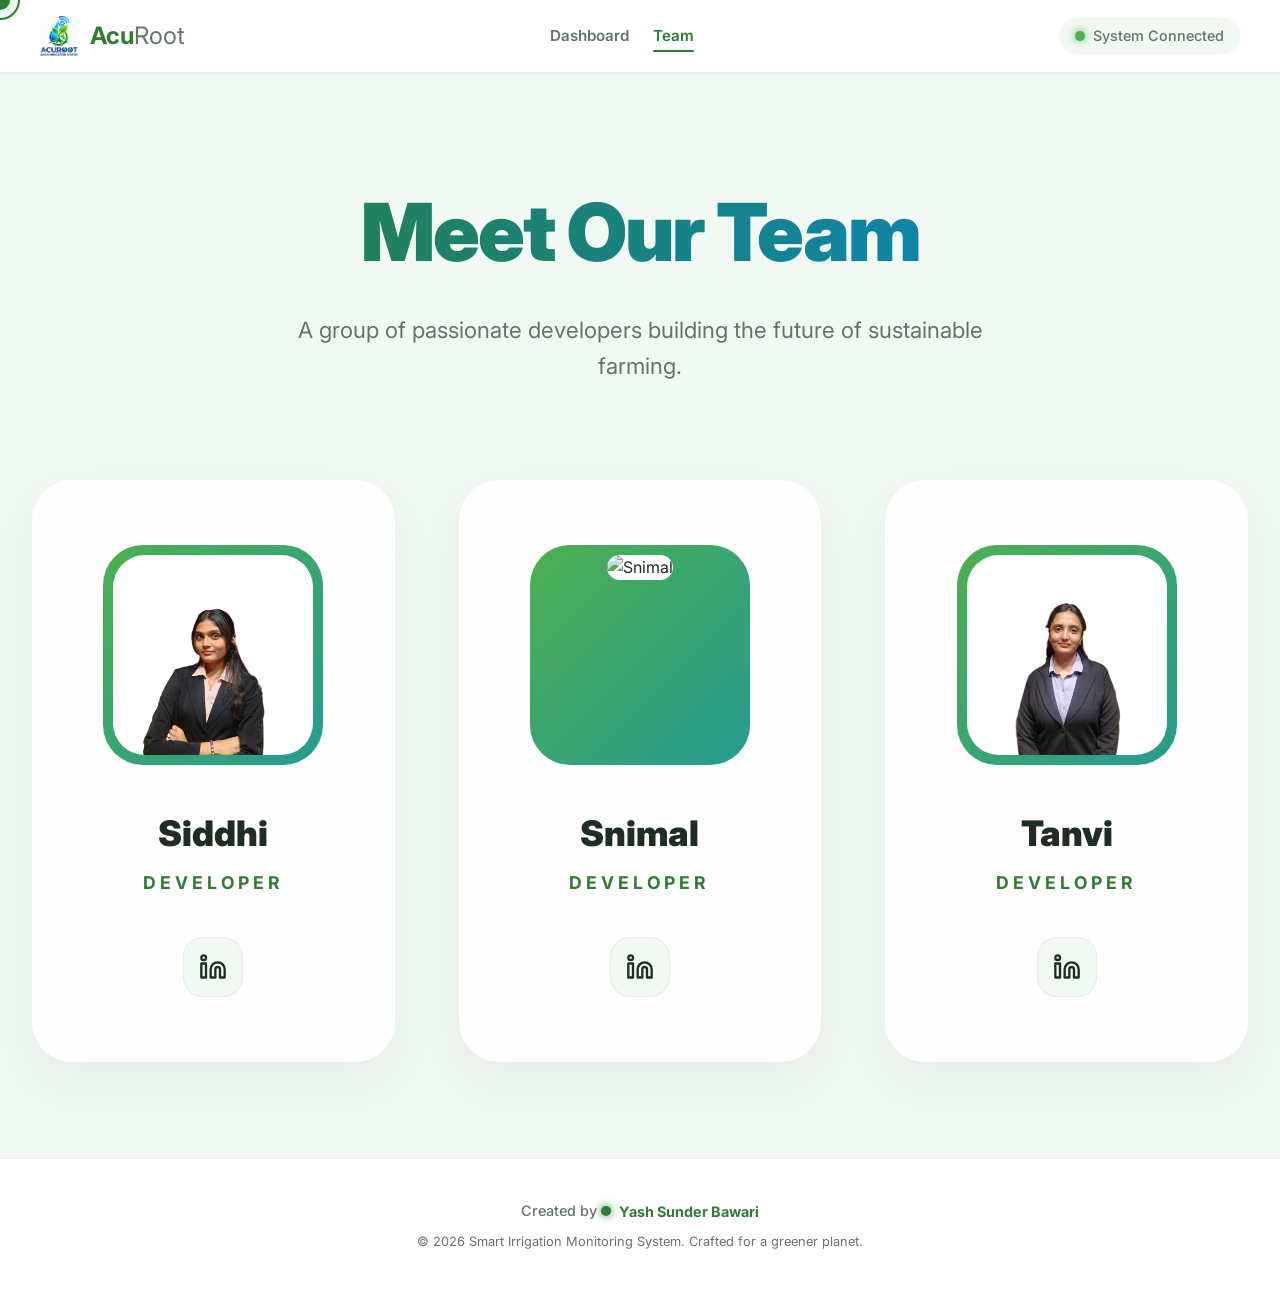
==== team.html @ a4011b8a "feat: complete AcuRoot dashboard and crazy team page with minimalist footer and creator blinker" ====
<!DOCTYPE html>
<html lang="en">

<head>
    <meta charset="UTF-8">
    <meta name="viewport" content="width=device-width, initial-scale=1.0">
    <title>Our Team - Smart Irrigation Monitoring System</title>
    <!-- Google Fonts -->
    <link rel="preconnect" href="https://fonts.googleapis.com">
    <link rel="preconnect" href="https://fonts.gstatic.com" crossorigin>
    <link href="https://fonts.googleapis.com/css2?family=Inter:wght@400;500;600;700;900&display=swap" rel="stylesheet">
    <!-- Custom CSS -->
    <link rel="stylesheet" href="style.css">
</head>

<body>
    <!-- Custom Cursor -->
    <div class="custom-cursor"></div>
    <div class="cursor-follower"></div>

    <!-- Floating Background Shapes -->
    <div class="bg-shape shape-1"></div>
    <div class="bg-shape shape-2"></div>

    <header class="top-nav">
        <div class="header-content">
            <div class="logo-area">
                <img src="image/logo.png" alt="Smart Irrigation Logo" class="nav-logo">
                <h1>Acu<span>Root</span></h1>
            </div>
            <nav class="nav-menu">
                <a href="index.html" class="nav-link">Dashboard</a>
                <a href="team.html" class="nav-link active">Team</a>
            </nav>
            <div class="system-status">
                <div class="status-indicator"></div>
                <span id="connection-status">System Connected</span>
            </div>
        </div>
    </header>

    <main class="team-page-wrapper">
        <div class="team-container">
            <h2 class="section-title">Meet Our Team</h2>
            <p class="section-subtitle">A group of passionate developers building the future of sustainable farming.</p>

            <div class="team-grid">
                <!-- Team Member 1 -->
                <div class="team-card">
                    <div class="member-img-wrapper">
                        <img src="image/Siddhi.png" alt="Siddhi" class="member-img">
                    </div>
                    <div class="member-info">
                        <h3 class="member-name">Siddhi</h3>
                        <p class="member-role">Developer</p>
                        <div class="social-links">
                            <a href="https://www.linkedin.com/in/siddhi-khodade-83a005314?utm_source=share&utm_campaign=share_via&utm_content=profile&utm_medium=android_app" class="social-icon" target="_blank">
                                <svg xmlns="http://www.w3.org/2000/svg" width="24" height="24" viewBox="0 0 24 24"
                                    fill="none" stroke="currentColor" stroke-width="2" stroke-linecap="round"
                                    stroke-linejoin="round">
                                    <path
                                        d="M16 8a6 6 0 0 1 6 6v7h-4v-7a2 2 0 0 0-2-2 2 2 0 0 0-2 2v7h-4v-7a6 6 0 0 1 6-6z">
                                    </path>
                                    <rect x="2" y="9" width="4" height="12"></rect>
                                    <circle cx="4" cy="4" r="2"></circle>
                                </svg>
                            </a>
                        </div>
                    </div>
                </div>

                <!-- Team Member 2 -->
                <div class="team-card">
                    <div class="member-img-wrapper">
                        <img src="image/Snimal.png" alt="Snimal" class="member-img">
                    </div>
                    <div class="member-info">
                        <h3 class="member-name">Snimal</h3>
                        <p class="member-role">Developer</p>
                        <div class="social-links">
                            <a href="https://www.linkedin.com/in/snimal-mhaske-71b075276?utm_source=share_via&utm_content=profile&utm_medium=member_android" class="social-icon" target="_blank">
                                <svg xmlns="http://www.w3.org/2000/svg" width="24" height="24" viewBox="0 0 24 24"
                                    fill="none" stroke="currentColor" stroke-width="2" stroke-linecap="round"
                                    stroke-linejoin="round">
                                    <path
                                        d="M16 8a6 6 0 0 1 6 6v7h-4v-7a2 2 0 0 0-2-2 2 2 0 0 0-2 2v7h-4v-7a6 6 0 0 1 6-6z">
                                    </path>
                                    <rect x="2" y="9" width="4" height="12"></rect>
                                    <circle cx="4" cy="4" r="2"></circle>
                                </svg>
                            </a>
                        </div>
                    </div>
                </div>

                <!-- Team Member 3 -->
                <div class="team-card">
                    <div class="member-img-wrapper">
                        <img src="image/Tanvi.png" alt="Tanvi" class="member-img">
                    </div>
                    <div class="member-info">
                        <h3 class="member-name">Tanvi</h3>
                        <p class="member-role">Developer</p>
                        <div class="social-links">
                            <a href="https://www.linkedin.com/in/tanvi-baviskar-30ab41375?utm_source=share_via&utm_content=profile&utm_medium=member_android" class="social-icon" target="_blank">
                                <svg xmlns="http://www.w3.org/2000/svg" width="24" height="24" viewBox="0 0 24 24"
                                    fill="none" stroke="currentColor" stroke-width="2" stroke-linecap="round"
                                    stroke-linejoin="round">
                                    <path
                                        d="M16 8a6 6 0 0 1 6 6v7h-4v-7a2 2 0 0 0-2-2 2 2 0 0 0-2 2v7h-4v-7a6 6 0 0 1 6-6z">
                                    </path>
                                    <rect x="2" y="9" width="4" height="12"></rect>
                                    <circle cx="4" cy="4" r="2"></circle>
                                </svg>
                            </a>
                        </div>
                    </div>
                </div>
            </div>
        </div>
    </main>

    <footer class="main-footer">
        <div class="footer-creator">Created by <a href="https://my-portfolio-yjfu.vercel.app/" target="_blank"><span class="creator-blinker"></span>Yash Sunder Bawari</a></div>
        <p style="margin-top: 0.5rem; color: var(--text-muted); font-size: 0.8rem;">
            &copy; 2026 Smart Irrigation Monitoring System. Crafted for a greener planet.
        </p>
    </footer>

    <script>
        // Custom Cursor Logic
        const cursor = document.querySelector('.custom-cursor');
        const follower = document.querySelector('.cursor-follower');

        document.addEventListener('mousemove', (e) => {
            cursor.style.left = e.clientX + 'px';
            cursor.style.top = e.clientY + 'px';

            setTimeout(() => {
                follower.style.left = e.clientX + 'px';
                follower.style.top = e.clientY + 'px';
            }, 50);
        });

        // 3D Tilt Effect
        const cards = document.querySelectorAll('.team-card');
        cards.forEach(card => {
            card.addEventListener('mousemove', (e) => {
                const rect = card.getBoundingClientRect();
                const x = e.clientX - rect.left;
                const y = e.clientY - rect.top;

                const centerX = rect.width / 2;
                const centerY = rect.height / 2;

                const rotateX = (y - centerY) / 10;
                const rotateY = (centerX - x) / 10;

                card.style.transform = `perspective(1000px) rotateX(${rotateX}deg) rotateY(${rotateY}deg) scale(1.05)`;
            });

            card.addEventListener('mouseleave', () => {
                card.style.transform = `perspective(1000px) rotateX(0deg) rotateY(0deg) scale(1)`;
            });
        });

        // Scroll Reveal
        const observerOptions = {
            threshold: 0.1
        };

        const observer = new IntersectionObserver((entries) => {
            entries.forEach((entry, index) => {
                if (entry.isIntersecting) {
                    setTimeout(() => {
                        entry.target.classList.add('visible');
                    }, index * 200); // Staggered delay
                }
            });
        }, observerOptions);

        cards.forEach(card => observer.observe(card));
    </script>
</body>

</html>
---- style.css ----
/* Reset and Base Styles */
* {
    margin: 0;
    padding: 0;
    box-sizing: border-box;
    font-family: 'Inter', sans-serif;
}

:root {
    --bg-color: #f2f8f2;
    --card-bg: #ffffff;
    --text-main: #1f2e24;
    --text-muted: #64746a;
    --primary-color: #2e7d32;
    --primary-light: #4caf50;
    --primary-hover: #1b5e20;
    --danger-color: #d32f2f;
    --danger-hover: #b71c1c;
    --blue-water: #0288d1;
    --border-color: #e0e0e0;
    --shadow-sm: 0 2px 4px rgba(0,0,0,0.05);
    --shadow-md: 0 4px 6px -1px rgba(0,0,0,0.1), 0 2px 4px -1px rgba(0,0,0,0.06);
    --radius: 12px;
}

body {
    background-color: var(--bg-color);
    color: var(--text-main);
    line-height: 1.6;
    min-height: 100vh;
    display: flex;
    flex-direction: column;
}

/* Header Styles */
.top-nav {
    background-color: var(--card-bg);
    box-shadow: var(--shadow-sm);
    padding: 1rem 2rem;
    position: sticky;
    top: 0;
    z-index: 100;
}

.header-content {
    max-width: 1200px;
    margin: 0 auto;
    display: flex;
    justify-content: space-between;
    align-items: center;
}

.logo-area {
    display: flex;
    align-items: center;
    gap: 12px;
}

.leaf-icon {
    display: none; /* Hide SVG in favor of PNG logo */
}

.nav-logo {
    height: 40px;
    width: auto;
    object-fit: contain;
}

.logo-area h1 {
    font-size: 1.5rem;
    font-weight: 700;
    color: var(--primary-color);
}

.logo-area span {
    font-weight: 400;
    color: var(--text-muted);
}

.system-status {
    display: flex;
    align-items: center;
    gap: 8px;
    font-size: 0.9rem;
    font-weight: 500;
    color: var(--text-muted);
    background: var(--bg-color);
    padding: 6px 16px;
    border-radius: 20px;
}

/* Navigation Menu */
.nav-menu {
    display: flex;
    gap: 24px;
    align-items: center;
}

.nav-link {
    text-decoration: none;
    color: var(--text-muted);
    font-weight: 600;
    font-size: 0.95rem;
    transition: color 0.2s ease;
    position: relative;
    padding: 4px 0;
}

.nav-link:hover {
    color: var(--primary-color);
}

.nav-link.active {
    color: var(--primary-color);
}

.nav-link.active::after {
    content: '';
    position: absolute;
    bottom: 0;
    left: 0;
    width: 100%;
    height: 2px;
    background-color: var(--primary-color);
    border-radius: 2px;
}

.status-indicator {
    width: 10px;
    height: 10px;
    border-radius: 50%;
    background-color: var(--primary-light);
    box-shadow: 0 0 8px var(--primary-light);
    animation: pulse 2s infinite;
}

@keyframes pulse {
    0% { transform: scale(0.95); box-shadow: 0 0 0 0 rgba(76, 175, 80, 0.7); }
    70% { transform: scale(1); box-shadow: 0 0 0 6px rgba(76, 175, 80, 0); }
    100% { transform: scale(0.95); box-shadow: 0 0 0 0 rgba(76, 175, 80, 0); }
}

/* Main Dashboard Container */
.dashboard-container {
    max-width: 1200px;
    margin: 2rem auto;
    padding: 0 2rem;
    flex-grow: 1;
    width: 100%;
}

/* Common Card Styles */
.card {
    background-color: var(--card-bg);
    border-radius: var(--radius);
    padding: 1.5rem;
    box-shadow: var(--shadow-md);
    transition: transform 0.2s ease, box-shadow 0.2s ease;
}

.card:hover {
    transform: translateY(-2px);
    box-shadow: 0 10px 15px -3px rgba(0,0,0,0.1), 0 4px 6px -2px rgba(0,0,0,0.05);
}

/* Metrics Section (3 cards) */
.cards-grid {
    display: grid;
    grid-template-columns: repeat(auto-fit, minmax(300px, 1fr));
    gap: 1.5rem;
    margin-bottom: 2rem;
}

.metric-card {
    display: flex;
    flex-direction: column;
    justify-content: space-between;
    height: 160px;
}

.card-header {
    display: flex;
    justify-content: space-between;
    align-items: center;
    margin-bottom: 1rem;
}

.card-header h3 {
    font-size: 1rem;
    font-weight: 600;
    color: var(--text-muted);
    text-transform: uppercase;
    letter-spacing: 0.5px;
}

.card-icon {
    width: 24px;
    height: 24px;
    color: var(--text-muted);
}

.blue-icon {
    color: var(--blue-water);
}

.card-value {
    font-size: 2.5rem;
    font-weight: 700;
    color: var(--text-main);
    display: flex;
    align-items: baseline;
}

.unit {
    font-size: 1.25rem;
    font-weight: 500;
    color: var(--text-muted);
    margin-left: 4px;
}

.progress-bar-container {
    width: 100%;
    height: 8px;
    background-color: var(--bg-color);
    border-radius: 4px;
    overflow: hidden;
    margin-top: auto;
}

.progress-bar {
    height: 100%;
    background-color: var(--blue-water);
    border-radius: 4px;
    transition: width 0.5s ease-in-out;
}

.status-value {
    display: flex;
    align-items: center;
}

.status-on {
    color: var(--primary-color);
}

.status-off {
    color: var(--danger-color);
}

.status-active {
    color: var(--blue-water);
}

.status-inactive {
    color: var(--text-muted);
}

.text-muted {
    font-size: 0.85rem;
    color: var(--text-muted);
    margin-top: 8px;
}

/* Chart and Controls Grid */
.main-content-grid {
    display: grid;
    grid-template-columns: 2fr 1fr;
    gap: 1.5rem;
}

/* Chart Section */
.chart-section {
    min-height: 400px;
    display: flex;
    flex-direction: column;
}

.chart-section .card-header h2 {
    font-size: 1.25rem;
    font-weight: 700;
    color: var(--text-main);
}

.last-updated {
    font-size: 0.85rem;
    color: var(--text-muted);
}

.chart-container {
    flex-grow: 1;
    position: relative;
    width: 100%;
    margin-top: 1rem;
}

/* Controls Section */
.controls-section {
    display: flex;
    flex-direction: column;
}

.controls-section .card-header h2 {
    font-size: 1.25rem;
    font-weight: 700;
    color: var(--text-main);
}

.controls-desc {
    font-size: 0.95rem;
    color: var(--text-muted);
    margin: 1rem 0 2rem;
}

.button-group {
    display: flex;
    flex-direction: column;
    gap: 1rem;
}

.btn {
    display: flex;
    align-items: center;
    justify-content: center;
    gap: 8px;
    width: 100%;
    padding: 1rem;
    font-size: 1rem;
    font-weight: 600;
    border: none;
    border-radius: 8px;
    cursor: pointer;
    transition: all 0.2s ease;
    text-transform: uppercase;
    letter-spacing: 0.5px;
}

.btn svg {
    width: 20px;
    height: 20px;
}

.btn:disabled {
    opacity: 0.5;
    cursor: not-allowed;
}

.btn-primary {
    background-color: var(--primary-light);
    color: white;
}

.btn-primary:not(:disabled):hover {
    background-color: var(--primary-hover);
    transform: translateY(-2px);
    box-shadow: 0 4px 12px rgba(46, 125, 50, 0.3);
}

.btn-primary:not(:disabled):active {
    transform: translateY(0);
}

.btn-danger {
    background-color: white;
    color: var(--danger-color);
    border: 2px solid var(--danger-color);
}

.btn-danger:not(:disabled):hover {
    background-color: var(--danger-color);
    color: white;
    transform: translateY(-2px);
    box-shadow: 0 4px 12px rgba(211, 47, 47, 0.3);
}

.btn-danger:not(:disabled):active {
    transform: translateY(0);
}

.control-feedback {
    margin-top: auto;
    padding-top: 1.5rem;
    text-align: center;
    font-size: 0.9rem;
    color: var(--text-muted);
    font-style: italic;
}

/* Responsive Design */
@media (max-width: 992px) {
    .main-content-grid {
        grid-template-columns: 1fr;
    }
}

@media (max-width: 768px) {
    .logo-area h1 {
        font-size: 1.2rem;
    }
    
    .logo-area span {
        display: none;
    }

    .cards-grid {
        grid-template-columns: 1fr;
    }
    
    .dashboard-container {
        padding: 0 1rem;
    }
}
/* Light Theme Crazy Team Section Styles */
.team-page-wrapper {
    position: relative;
    overflow: hidden;
    background: var(--bg-color); /* Back to original light background */
    min-height: 100vh;
}

.team-container {
    max-width: 1400px;
    margin: 6rem auto;
    padding: 0 2rem;
    text-align: center;
    position: relative;
    z-index: 10;
}

.section-title {
    font-size: 5rem;
    font-weight: 900;
    letter-spacing: -2px;
    background: linear-gradient(to right, var(--primary-color), var(--blue-water), var(--primary-color));
    background-size: 200% auto;
    -webkit-background-clip: text;
    background-clip: text;
    -webkit-text-fill-color: transparent;
    margin-bottom: 1rem;
    animation: shine 3s linear infinite, slideUp 1s cubic-bezier(0.23, 1, 0.32, 1);
}

.section-subtitle {
    color: var(--text-muted);
    font-size: 1.4rem;
    font-weight: 400;
    margin-bottom: 6rem;
    max-width: 700px;
    margin-left: auto;
    margin-right: auto;
    animation: fadeIn 1.2s ease-out 0.3s both;
}

.team-grid {
    display: grid;
    grid-template-columns: repeat(auto-fit, minmax(350px, 1fr));
    gap: 4rem;
    perspective: 2000px;
}

.team-card {
    background: rgba(255, 255, 255, 0.8);
    backdrop-filter: blur(20px);
    -webkit-backdrop-filter: blur(20px);
    border: 1px solid rgba(255, 255, 255, 0.5);
    border-radius: 40px;
    padding: 4rem 2rem;
    box-shadow: 0 20px 50px rgba(0,0,0,0.05); /* Softer shadow for light theme */
    transition: all 0.6s cubic-bezier(0.075, 0.82, 0.165, 1);
    display: flex;
    flex-direction: column;
    align-items: center;
    position: relative;
    overflow: visible;
    transform-style: preserve-3d;
}

.team-card:hover {
    background: rgba(255, 255, 255, 0.95);
    border-color: var(--primary-light);
    box-shadow: 0 30px 60px rgba(0,0,0,0.1), 0 0 40px rgba(76, 175, 80, 0.1);
}

.member-name {
    font-size: 2.2rem;
    font-weight: 900;
    color: var(--text-main);
    margin-bottom: 0.5rem;
    transform: translateZ(30px);
}

.social-icon {
    width: 60px;
    height: 60px;
    border-radius: 20px;
    background: var(--bg-color);
    color: var(--text-main);
    display: flex;
    align-items: center;
    justify-content: center;
    transition: all 0.4s cubic-bezier(0.4, 0, 0.2, 1);
    border: 1px solid rgba(0, 0, 0, 0.05);
}

/* Footer & Logo Styles */
.main-footer {
    padding: 2.5rem 2rem; /* Thinner padding */
    background: white;
    text-align: center;
    position: relative;
    z-index: 10;
    border-top: 1px solid rgba(0,0,0,0.05);
}

.footer-logo {
    width: 120px;
    margin-bottom: 2rem;
    filter: drop-shadow(0 5px 15px rgba(0,0,0,0.1));
    transition: transform 0.3s ease;
}

.footer-logo:hover {
    transform: scale(1.1) rotate(5deg);
}

.footer-creator {
    font-size: 0.9rem;
    color: var(--text-muted);
    font-weight: 500;
    margin-bottom: 0.5rem;
}

.footer-creator a {
    color: var(--primary-color);
    text-decoration: none;
    font-weight: 700;
    transition: all 0.3s ease;
    border-bottom: 1.5px solid transparent;
    display: inline-flex;
    align-items: center;
    gap: 8px;
}

.creator-blinker {
    width: 10px;
    height: 10px;
    background-color: var(--primary-color);
    border-radius: 50%;
    display: inline-block;
    animation: blink 1s infinite;
    box-shadow: 0 0 8px var(--primary-color);
}

@keyframes blink {
    0% { opacity: 0.3; transform: scale(0.8); }
    50% { opacity: 1; transform: scale(1.1); }
    100% { opacity: 0.3; transform: scale(0.8); }
}

.footer-creator a:hover {
    color: var(--blue-water);
    border-bottom-color: var(--blue-water);
}

.bg-shape {
    opacity: 0.15; /* Subtler shapes for light theme */
}

@keyframes shine {
    to { background-position: 200% center; }
}

.member-img-wrapper {
    width: 220px;
    height: 220px;
    border-radius: 40px;
    margin-bottom: 2.5rem;
    padding: 10px;
    background: linear-gradient(135deg, var(--primary-light), var(--blue-water));
    background-size: 200% 200%;
    animation: gradientFlow 4s ease infinite;
    position: relative;
    transform: translateZ(50px);
    transition: all 0.6s cubic-bezier(0.175, 0.885, 0.32, 1.275);
}

@keyframes gradientFlow {
    0% { background-position: 0% 50%; }
    50% { background-position: 100% 50%; }
    100% { background-position: 0% 50%; }
}

.team-card:hover .member-img-wrapper {
    transform: translateZ(80px) rotateY(10deg);
}

.member-img {
    width: 100%;
    height: 100%;
    border-radius: 32px;
    object-fit: cover;
    background: white;
    transition: all 0.5s ease;
}

.team-card:hover .member-img {
    transform: scale(1.05);
}

.member-role {
    color: var(--primary-color);
    font-weight: 700;
    font-size: 1.1rem;
    text-transform: uppercase;
    letter-spacing: 4px;
    margin-bottom: 2.5rem;
    transform: translateZ(20px);
}

.social-links {
    display: flex;
    gap: 2rem;
    justify-content: center;
    width: 100%;
    transform: translateZ(40px);
}

.social-icon:hover {
    background: #0077b5;
    color: white;
    transform: translateY(-8px) rotate(10deg);
    box-shadow: 0 15px 30px rgba(0,119,181,0.5);
}

.social-icon svg {
    width: 28px;
    height: 28px;
}

@keyframes orbit {
    from { transform: rotate(0deg) translateX(100px) rotate(0deg); }
    to { transform: rotate(360deg) translateX(100px) rotate(-360deg); }
}

@keyframes slideUp {
    from { opacity: 0; transform: translateY(100px); }
    to { opacity: 1; transform: translateY(0); }
}

@keyframes fadeIn {
    from { opacity: 0; }
    to { opacity: 1; }
}

.team-card {
    opacity: 0;
    transform: translateY(50px) rotateX(10deg);
}

.team-card.visible {
    opacity: 1;
    transform: translateY(0) rotateX(0);
}

/* Custom Cursor Styles */
.custom-cursor {
    width: 20px;
    height: 20px;
    background: var(--primary-color);
    border-radius: 50%;
    position: fixed;
    pointer-events: none;
    z-index: 9999;
    transition: transform 0.1s ease;
    transform: translate(-50%, -50%);
    box-shadow: 0 0 15px rgba(76, 175, 80, 0.5);
}

.cursor-follower {
    width: 40px;
    height: 40px;
    border: 2px solid var(--primary-color);
    border-radius: 50%;
    position: fixed;
    pointer-events: none;
    z-index: 9998;
    transition: all 0.2s cubic-bezier(0.165, 0.84, 0.44, 1);
    transform: translate(-50%, -50%);
}

@media (max-width: 992px) {
    .section-title { font-size: 3.5rem; }
}

@media (max-width: 768px) {
    .custom-cursor, .cursor-follower { display: none; }
    .section-title { font-size: 2.8rem; }
}
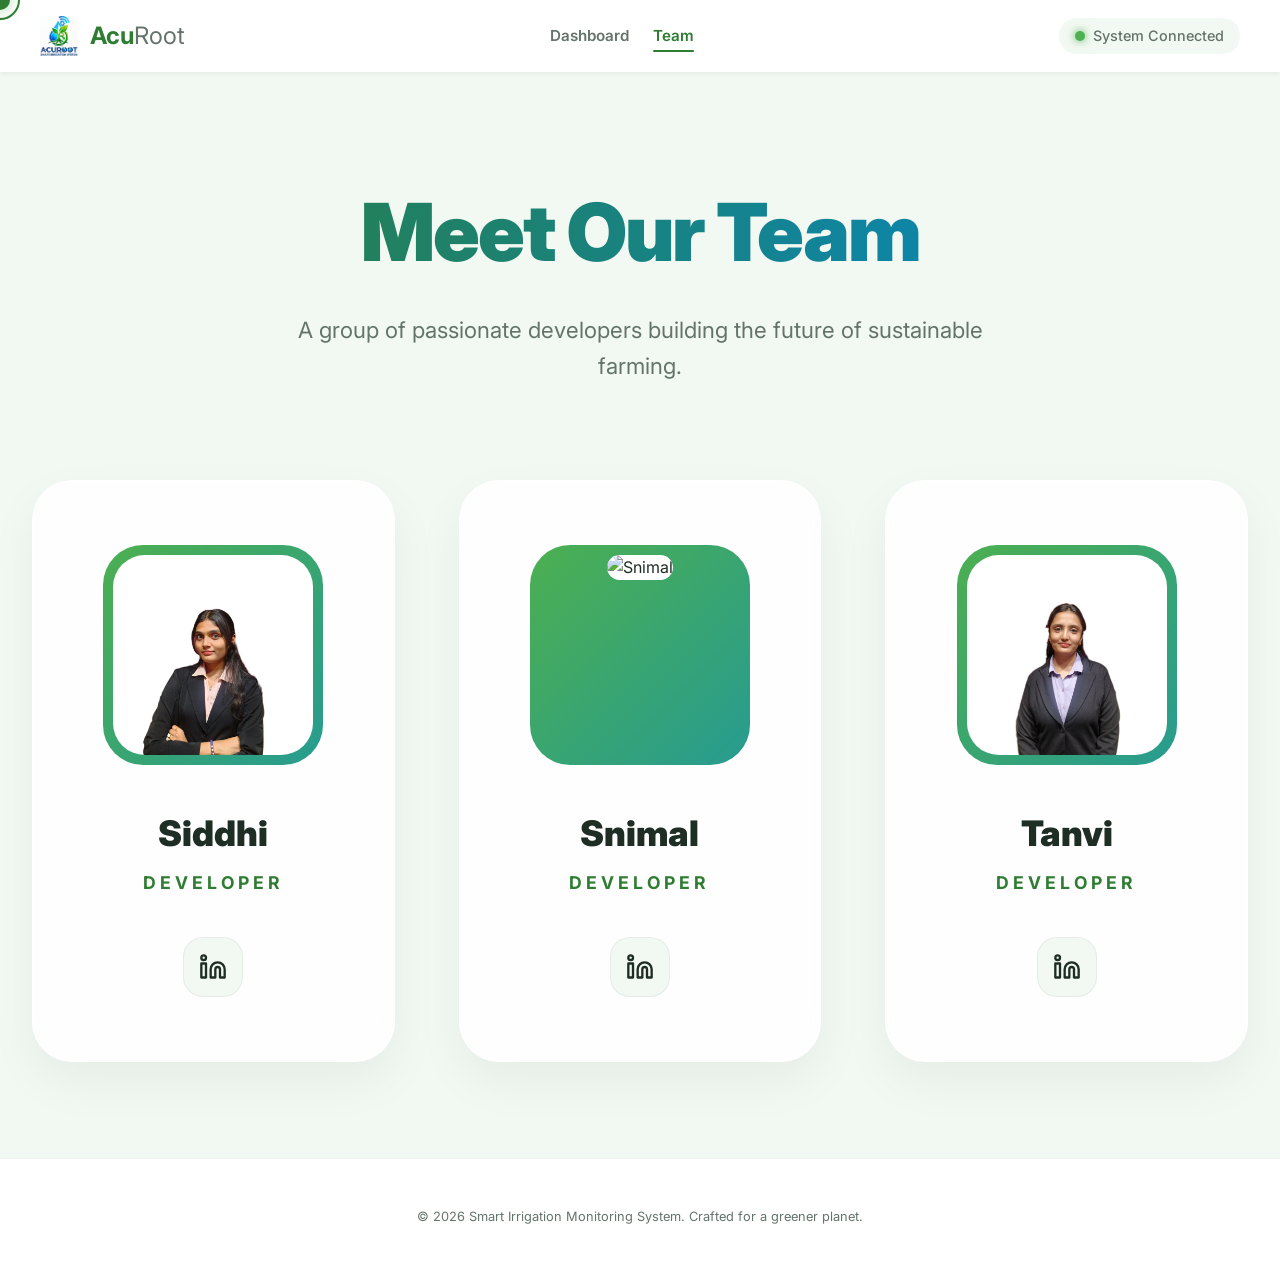
==== commit 258c5f4e: "Update plant list, preloader sizing, and footer" ====
--- a/team.html
+++ b/team.html
@@ -121,7 +121,6 @@
     </main>
 
     <footer class="main-footer">
-        <div class="footer-creator">Created by <a href="https://my-portfolio-yjfu.vercel.app/" target="_blank"><span class="creator-blinker"></span>Yash Sunder Bawari</a></div>
         <p style="margin-top: 0.5rem; color: var(--text-muted); font-size: 0.8rem;">
             &copy; 2026 Smart Irrigation Monitoring System. Crafted for a greener planet.
         </p>
@@ -181,6 +180,7 @@
 
         cards.forEach(card => observer.observe(card));
     </script>
+    <script src="mobile-nav.js"></script>
 </body>
 
 </html>
--- a/style.css
+++ b/style.css
@@ -398,7 +398,7 @@
     }
     
     .logo-area span {
-        display: none;
+        display: inline; /* Ensure "Root" is visible */
     }
 
     .cards-grid {
@@ -407,6 +407,114 @@
     
     .dashboard-container {
         padding: 0 1rem;
+    }
+}
+
+/* Mobile Navigation Styles */
+.hamburger-menu {
+    display: none;
+    flex-direction: column;
+    justify-content: space-around;
+    width: 30px;
+    height: 25px;
+    cursor: pointer;
+    z-index: 1001;
+}
+
+.hamburger-menu .bar {
+    width: 100%;
+    height: 3px;
+    background-color: var(--primary-color);
+    border-radius: 10px;
+    transition: all 0.3s ease;
+}
+
+@media (max-width: 768px) {
+    .hamburger-menu {
+        display: flex;
+    }
+
+    .nav-menu {
+        position: fixed;
+        top: 0;
+        right: -100%;
+        width: 70%;
+        height: 100vh;
+        background-color: var(--card-bg);
+        flex-direction: column;
+        justify-content: center;
+        gap: 3rem;
+        box-shadow: -10px 0 30px rgba(0,0,0,0.1);
+        transition: right 0.4s cubic-bezier(0.165, 0.84, 0.44, 1);
+        z-index: 1000;
+        padding: 2rem;
+    }
+
+    .nav-menu.active {
+        right: 0;
+    }
+
+    .nav-link {
+        font-size: 1.5rem;
+    }
+
+    .hamburger-menu.active .bar:nth-child(1) {
+        transform: translateY(8px) rotate(45deg);
+    }
+
+    .hamburger-menu.active .bar:nth-child(2) {
+        opacity: 0;
+    }
+
+    .hamburger-menu.active .bar:nth-child(3) {
+        transform: translateY(-8px) rotate(-45deg);
+    }
+
+    body.nav-open {
+        overflow: hidden;
+    }
+
+    .system-status {
+        padding: 4px 10px;
+        font-size: 0.8rem;
+    }
+    
+    .system-status span {
+        display: none;
+    }
+}
+
+/* Specific Page Responsiveness */
+@media (max-width: 480px) {
+    .logo-area h1 {
+        font-size: 1.1rem;
+    }
+
+    .card-value {
+        font-size: 2rem;
+    }
+
+    .section-title {
+        font-size: 2.2rem;
+        letter-spacing: -1px;
+    }
+
+    .section-subtitle {
+        font-size: 1.1rem;
+        margin-bottom: 3rem;
+    }
+
+    .team-grid {
+        gap: 2rem;
+    }
+
+    .team-card {
+        padding: 2.5rem 1.5rem;
+    }
+
+    .member-img-wrapper {
+        width: 180px;
+        height: 180px;
     }
 }
 /* Light Theme Crazy Team Section Styles */
@@ -691,6 +799,308 @@
     .section-title { font-size: 3.5rem; }
 }
 
+/* -------- Plant Selection Overlay -------- */
+.selection-overlay {
+    position: fixed;
+    top: 0;
+    left: 0;
+    width: 100%;
+    height: 100%;
+    background: linear-gradient(135deg, #f2f8f2 0%, #e8f5e9 100%);
+    z-index: 2000;
+    display: flex;
+    align-items: center;
+    justify-content: center;
+    padding: 2rem;
+    transition: opacity 0.5s ease, visibility 0.5s;
+    overflow-y: auto;
+}
+
+.selection-overlay.hidden {
+    opacity: 0;
+    visibility: hidden;
+    pointer-events: none;
+}
+
+.selection-container {
+    background: rgba(255, 255, 255, 0.8);
+    backdrop-filter: blur(20px);
+    -webkit-backdrop-filter: blur(20px);
+    border: 1px solid rgba(255, 255, 255, 0.5);
+    border-radius: 32px;
+    padding: 3rem;
+    max-width: 1000px;
+    width: 100%;
+    box-shadow: 0 25px 50px -12px rgba(0, 0, 0, 0.1);
+    text-align: center;
+    animation: slideInUp 0.6s cubic-bezier(0.23, 1, 0.32, 1);
+}
+
+@keyframes slideInUp {
+    from { opacity: 0; transform: translateY(40px); }
+    to { opacity: 1; transform: translateY(0); }
+}
+
+.selection-header h2 {
+    font-size: 2.5rem;
+    font-weight: 800;
+    color: var(--primary-color);
+    margin-bottom: 0.5rem;
+}
+
+.selection-header p {
+    color: var(--text-muted);
+    font-size: 1.1rem;
+    margin-bottom: 2.5rem;
+}
+
+.plant-grid {
+    display: grid;
+    grid-template-columns: repeat(5, 1fr);
+    gap: 1.5rem;
+    margin-bottom: 3rem;
+}
+
+.plant-card {
+    background: white;
+    border-radius: 20px;
+    padding: 1.2rem;
+    cursor: pointer;
+    transition: all 0.3s cubic-bezier(0.4, 0, 0.2, 1);
+    border: 2px solid transparent;
+    display: flex;
+    flex-direction: column;
+    align-items: center;
+    gap: 10px;
+}
+
+.plant-card:hover {
+    transform: translateY(-8px);
+    box-shadow: 0 12px 20px rgba(0,0,0,0.08);
+    border-color: var(--primary-light);
+}
+
+.plant-card.active {
+    border-color: var(--primary-color);
+    background: #f1f8f1;
+    box-shadow: 0 0 0 4px rgba(46, 125, 50, 0.1), 0 10px 15px rgba(0,0,0,0.05);
+}
+
+.plant-card-img {
+    width: 100%;
+    aspect-ratio: 1;
+    border-radius: 12px;
+    overflow: hidden;
+    background: #f9fbf9;
+    display: flex;
+    align-items: center;
+    justify-content: center;
+}
+
+.plant-card-img img {
+    width: 100%;
+    height: 100%;
+    object-fit: cover;
+    transition: transform 0.5s ease;
+}
+
+.plant-card:hover .plant-card-img img {
+    transform: scale(1.1);
+}
+
+
+.plant-card span {
+    font-weight: 700;
+    color: var(--text-main);
+    font-size: 0.95rem;
+}
+
+.selection-footer .btn-large {
+    padding: 1.2rem 3rem;
+    font-size: 1.1rem;
+    border-radius: 16px;
+    width: auto;
+    min-width: 250px;
+}
+
+
+/* -------- Preloader -------- */
+.preloader-overlay {
+    position: fixed;
+    top: 0;
+    left: 0;
+    width: 100%;
+    height: 100%;
+    background: rgba(242, 248, 242, 0.9);
+    backdrop-filter: blur(15px);
+    -webkit-backdrop-filter: blur(15px);
+    z-index: 3000;
+    display: flex;
+    align-items: center;
+    justify-content: center;
+    transition: opacity 0.5s ease, visibility 0.5s;
+}
+
+.preloader-overlay.hidden {
+    opacity: 0;
+    visibility: hidden;
+    pointer-events: none;
+}
+
+.preloader-content {
+    text-align: center;
+    display: flex;
+    flex-direction: column;
+    align-items: center;
+    gap: 1.5rem;
+}
+
+.preloader-logo img {
+    max-height: 150px;
+    max-width: 150px;
+    height: auto;
+    width: auto;
+    object-fit: contain;
+    animation: brandingPulse 2s infinite ease-in-out;
+}
+
+.preloader-branding h1 {
+    font-size: 2.5rem;
+    color: var(--primary-color);
+    font-weight: 800;
+}
+
+.preloader-branding span {
+    color: var(--text-muted);
+    font-weight: 400;
+}
+
+.preloader-status {
+    width: 200px;
+    margin-top: 1rem;
+}
+
+.loading-bar {
+    height: 4px;
+    width: 100%;
+    background: #e0e0e0;
+    border-radius: 2px;
+    position: relative;
+    overflow: hidden;
+    margin-bottom: 0.8rem;
+}
+
+.loading-bar::after {
+    content: '';
+    position: absolute;
+    top: 0;
+    left: -100%;
+    width: 100%;
+    height: 100%;
+    background: linear-gradient(90deg, transparent, var(--primary-color), transparent);
+    animation: loadingFlow 1.5s infinite linear;
+}
+
+.preloader-status p {
+    font-size: 0.9rem;
+    color: var(--text-muted);
+    font-style: italic;
+    font-weight: 500;
+}
+
+@keyframes brandingPulse {
+    0% { transform: scale(1); filter: drop-shadow(0 0 0 rgba(46, 125, 50, 0)); }
+    50% { transform: scale(1.05); filter: drop-shadow(0 0 20px rgba(46, 125, 50, 0.2)); }
+    100% { transform: scale(1); filter: drop-shadow(0 0 0 rgba(46, 125, 50, 0)); }
+}
+
+@keyframes loadingFlow {
+    from { left: -100%; }
+    to { left: 100%; }
+}
+
+/* Nav Button Link */
+.nav-btn-link {
+    background: none;
+    border: none;
+    color: var(--text-muted);
+    font-weight: 600;
+    font-size: 0.95rem;
+    cursor: pointer;
+    padding: 4px 0;
+    transition: color 0.2s;
+    font-family: inherit;
+}
+
+.nav-btn-link:hover {
+    color: var(--primary-color);
+}
+
+/* Dashboard Specific UI Tweaks */
+.dashboard-plant-profile {
+    margin-top: 2rem;
+    padding: 1.2rem;
+    background: #f1f8f1;
+    border-radius: 16px;
+    border: 1px solid rgba(46, 125, 50, 0.1);
+    display: flex;
+    align-items: center;
+    gap: 1.2rem;
+}
+
+.dashboard-plant-image {
+    width: 70px;
+    height: 70px;
+    border-radius: 12px;
+    overflow: hidden;
+    flex-shrink: 0;
+    box-shadow: 0 4px 10px rgba(0,0,0,0.1);
+}
+
+.dashboard-plant-image img {
+    width: 100%;
+    height: 100%;
+    object-fit: cover;
+}
+
+.plant-info-content {
+    flex-grow: 1;
+}
+
+.plant-info-content h3 {
+    font-size: 0.85rem;
+    text-transform: uppercase;
+    letter-spacing: 1px;
+    color: var(--text-muted);
+    margin-bottom: 0.4rem;
+}
+
+.dashboard-plant-profile .plant-info {
+    background: white;
+    margin-top: 0;
+    padding: 0.6rem 0.8rem;
+}
+
+/* Responsive adjustments */
+@media (max-width: 900px) {
+    .plant-grid {
+        grid-template-columns: repeat(3, 1fr);
+    }
+}
+
+@media (max-width: 600px) {
+    .plant-grid {
+        grid-template-columns: repeat(2, 1fr);
+    }
+    .selection-container {
+        padding: 1.5rem;
+    }
+    .selection-header h2 {
+        font-size: 1.8rem;
+    }
+}
+
+
 @media (max-width: 768px) {
     .custom-cursor, .cursor-follower { display: none; }
     .section-title { font-size: 2.8rem; }
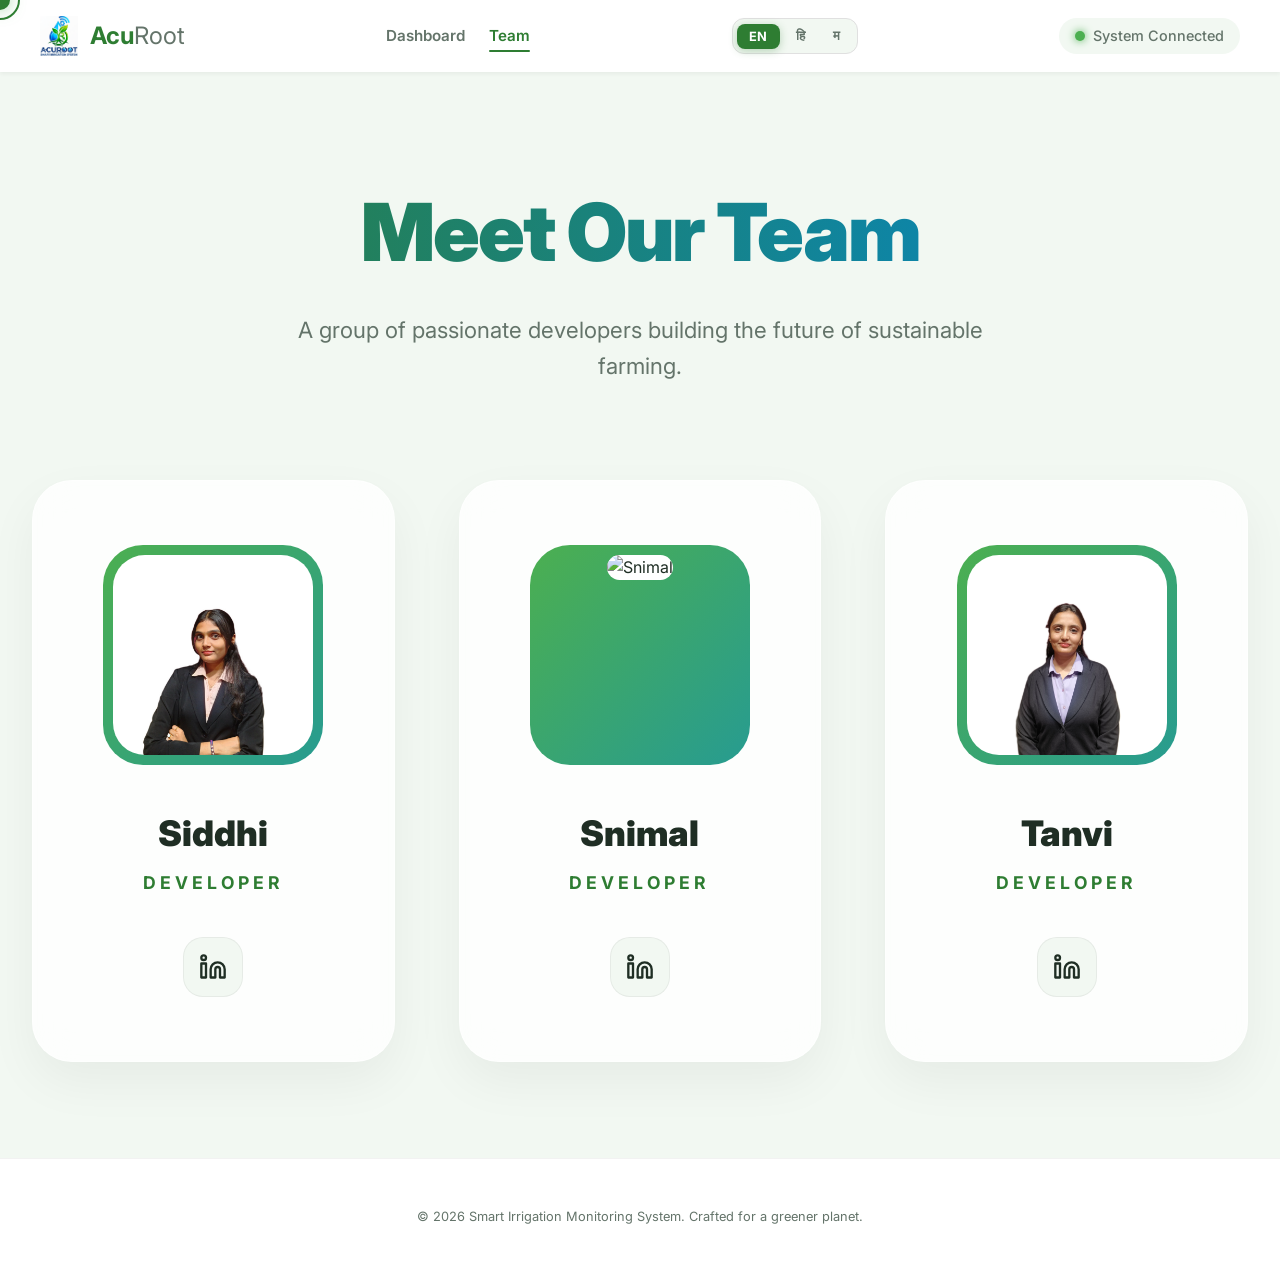
==== commit 2e4037b3: "feat: complete multilingual support (en, hi, mr)" ====
--- a/team.html
+++ b/team.html
@@ -10,7 +10,7 @@
     <link rel="preconnect" href="https://fonts.gstatic.com" crossorigin>
     <link href="https://fonts.googleapis.com/css2?family=Inter:wght@400;500;600;700;900&display=swap" rel="stylesheet">
     <!-- Custom CSS -->
-    <link rel="stylesheet" href="style.css">
+    <link rel="stylesheet" href="style.css?v=3">
 </head>
 
 <body>
@@ -29,20 +29,20 @@
                 <h1>Acu<span>Root</span></h1>
             </div>
             <nav class="nav-menu">
-                <a href="index.html" class="nav-link">Dashboard</a>
-                <a href="team.html" class="nav-link active">Team</a>
+                <a href="index.html" class="nav-link" data-i18n="nav_dashboard">Dashboard</a>
+                <a href="team.html" class="nav-link active" data-i18n="nav_team">Team</a>
             </nav>
             <div class="system-status">
                 <div class="status-indicator"></div>
-                <span id="connection-status">System Connected</span>
+                <span id="connection-status" data-i18n="system_connected">System Connected</span>
             </div>
         </div>
     </header>
 
     <main class="team-page-wrapper">
         <div class="team-container">
-            <h2 class="section-title">Meet Our Team</h2>
-            <p class="section-subtitle">A group of passionate developers building the future of sustainable farming.</p>
+            <h2 class="section-title" data-i18n="team_title">Meet Our Team</h2>
+            <p class="section-subtitle" data-i18n="team_subtitle">A group of passionate developers building the future of sustainable farming.</p>
 
             <div class="team-grid">
                 <!-- Team Member 1 -->
@@ -52,7 +52,7 @@
                     </div>
                     <div class="member-info">
                         <h3 class="member-name">Siddhi</h3>
-                        <p class="member-role">Developer</p>
+                        <p class="member-role" data-i18n="role_developer">Developer</p>
                         <div class="social-links">
                             <a href="https://www.linkedin.com/in/siddhi-khodade-83a005314?utm_source=share&utm_campaign=share_via&utm_content=profile&utm_medium=android_app" class="social-icon" target="_blank">
                                 <svg xmlns="http://www.w3.org/2000/svg" width="24" height="24" viewBox="0 0 24 24"
@@ -76,7 +76,7 @@
                     </div>
                     <div class="member-info">
                         <h3 class="member-name">Snimal</h3>
-                        <p class="member-role">Developer</p>
+                        <p class="member-role" data-i18n="role_developer">Developer</p>
                         <div class="social-links">
                             <a href="https://www.linkedin.com/in/snimal-mhaske-71b075276?utm_source=share_via&utm_content=profile&utm_medium=member_android" class="social-icon" target="_blank">
                                 <svg xmlns="http://www.w3.org/2000/svg" width="24" height="24" viewBox="0 0 24 24"
@@ -100,7 +100,7 @@
                     </div>
                     <div class="member-info">
                         <h3 class="member-name">Tanvi</h3>
-                        <p class="member-role">Developer</p>
+                        <p class="member-role" data-i18n="role_developer">Developer</p>
                         <div class="social-links">
                             <a href="https://www.linkedin.com/in/tanvi-baviskar-30ab41375?utm_source=share_via&utm_content=profile&utm_medium=member_android" class="social-icon" target="_blank">
                                 <svg xmlns="http://www.w3.org/2000/svg" width="24" height="24" viewBox="0 0 24 24"
@@ -121,10 +121,13 @@
     </main>
 
     <footer class="main-footer">
-        <p style="margin-top: 0.5rem; color: var(--text-muted); font-size: 0.8rem;">
+        <p style="margin-top: 0.5rem; color: var(--text-muted); font-size: 0.8rem;" data-i18n="footer_text">
             &copy; 2026 Smart Irrigation Monitoring System. Crafted for a greener planet.
         </p>
     </footer>
+
+    <!-- i18n (must load BEFORE other scripts) -->
+    <script src="i18n.js"></script>
 
     <script>
         // Custom Cursor Logic
--- a/style.css
+++ b/style.css
@@ -89,6 +89,50 @@
     border-radius: 20px;
 }
 
+/* Language Switcher */
+.lang-switcher {
+    display: flex;
+    align-items: center;
+    gap: 4px;
+    background: var(--bg-color);
+    padding: 4px;
+    border-radius: 12px;
+    border: 1px solid var(--border-color);
+}
+
+.lang-btn {
+    padding: 5px 12px;
+    border: none;
+    border-radius: 8px;
+    background: transparent;
+    color: var(--text-muted);
+    font-size: 0.8rem;
+    font-weight: 700;
+    font-family: 'Inter', sans-serif;
+    cursor: pointer;
+    transition: all 0.3s cubic-bezier(0.4, 0, 0.2, 1);
+    letter-spacing: 0.5px;
+    white-space: nowrap;
+}
+
+.lang-btn:hover {
+    color: var(--primary-color);
+    background: rgba(46, 125, 50, 0.08);
+}
+
+.lang-btn.active {
+    background: var(--primary-color);
+    color: white;
+    box-shadow: 0 2px 8px rgba(46, 125, 50, 0.3);
+}
+
+@media (max-width: 768px) {
+    .lang-switcher {
+        order: -1;
+        margin-bottom: 1rem;
+    }
+}
+
 /* Navigation Menu */
 .nav-menu {
     display: flex;
@@ -1106,3 +1150,608 @@
     .section-title { font-size: 2.8rem; }
 }
 
+/* -------- Weather Widget -------- */
+.weather-widget {
+    margin-bottom: 2rem;
+    display: flex;
+    flex-direction: column;
+    gap: 1rem;
+    animation: fadeInWeather 0.8s ease-out;
+}
+
+@keyframes fadeInWeather {
+    from { opacity: 0; transform: translateY(20px); }
+    to { opacity: 1; transform: translateY(0); }
+}
+
+.weather-main-card {
+    display: flex;
+    justify-content: space-between;
+    align-items: center;
+    gap: 2rem;
+    padding: 2rem 2.5rem !important;
+    background: linear-gradient(135deg, #ffffff 0%, #f0faf0 50%, #e8f5e9 100%);
+    border: 1px solid rgba(46, 125, 50, 0.08);
+    position: relative;
+    overflow: hidden;
+}
+
+.weather-main-card::before {
+    content: '';
+    position: absolute;
+    top: -50%;
+    right: -20%;
+    width: 300px;
+    height: 300px;
+    background: radial-gradient(circle, rgba(46, 125, 50, 0.04) 0%, transparent 70%);
+    border-radius: 50%;
+    pointer-events: none;
+}
+
+.weather-left {
+    display: flex;
+    align-items: center;
+    gap: 1.5rem;
+}
+
+.weather-icon-wrapper {
+    width: 90px;
+    height: 90px;
+    border-radius: 24px;
+    background: linear-gradient(135deg, #e8f5e9, #c8e6c9);
+    display: flex;
+    align-items: center;
+    justify-content: center;
+    flex-shrink: 0;
+    position: relative;
+    overflow: hidden;
+}
+
+.weather-icon-wrapper::after {
+    content: '';
+    position: absolute;
+    inset: 0;
+    border-radius: 24px;
+    background: linear-gradient(135deg, rgba(255,255,255,0.4), transparent);
+    pointer-events: none;
+}
+
+.weather-icon-placeholder {
+    color: var(--primary-color);
+    animation: weatherFloat 3s ease-in-out infinite;
+    z-index: 1;
+}
+
+@keyframes weatherFloat {
+    0%, 100% { transform: translateY(0); }
+    50% { transform: translateY(-4px); }
+}
+
+/* Animated Weather Icons */
+.weather-animated-icon {
+    width: 56px;
+    height: 56px;
+    position: relative;
+    z-index: 1;
+}
+
+.weather-sun {
+    width: 40px;
+    height: 40px;
+    background: radial-gradient(circle, #FFD54F 40%, #FF8F00 100%);
+    border-radius: 50%;
+    box-shadow: 0 0 20px rgba(255, 213, 79, 0.6), 0 0 40px rgba(255, 213, 79, 0.3);
+    animation: sunPulseW 3s ease-in-out infinite;
+}
+
+@keyframes sunPulseW {
+    0%, 100% { box-shadow: 0 0 20px rgba(255, 213, 79, 0.6), 0 0 40px rgba(255, 213, 79, 0.3); transform: scale(1); }
+    50% { box-shadow: 0 0 30px rgba(255, 213, 79, 0.8), 0 0 60px rgba(255, 213, 79, 0.4); transform: scale(1.08); }
+}
+
+.weather-cloud {
+    width: 50px;
+    height: 30px;
+    background: #b0bec5;
+    border-radius: 20px;
+    position: relative;
+    animation: cloudDrift 4s ease-in-out infinite;
+}
+
+.weather-cloud::before {
+    content: '';
+    width: 24px;
+    height: 24px;
+    background: #b0bec5;
+    border-radius: 50%;
+    position: absolute;
+    top: -12px;
+    left: 10px;
+}
+
+.weather-cloud::after {
+    content: '';
+    width: 18px;
+    height: 18px;
+    background: #b0bec5;
+    border-radius: 50%;
+    position: absolute;
+    top: -8px;
+    right: 8px;
+}
+
+@keyframes cloudDrift {
+    0%, 100% { transform: translateX(0); }
+    50% { transform: translateX(5px); }
+}
+
+.weather-rain-drops {
+    position: relative;
+    width: 50px;
+    height: 56px;
+}
+
+.weather-rain-drops .cloud-part {
+    width: 44px;
+    height: 22px;
+    background: #90a4ae;
+    border-radius: 16px;
+    position: absolute;
+    top: 0;
+}
+
+.weather-rain-drops .cloud-part::before {
+    content: '';
+    width: 18px;
+    height: 18px;
+    background: #90a4ae;
+    border-radius: 50%;
+    position: absolute;
+    top: -10px;
+    left: 8px;
+}
+
+.weather-rain-drops .cloud-part::after {
+    content: '';
+    width: 14px;
+    height: 14px;
+    background: #90a4ae;
+    border-radius: 50%;
+    position: absolute;
+    top: -6px;
+    right: 6px;
+}
+
+.rain-drop {
+    width: 2px;
+    height: 10px;
+    background: linear-gradient(to bottom, #42A5F5, transparent);
+    position: absolute;
+    border-radius: 2px;
+    animation: rainFall 1s linear infinite;
+}
+
+.rain-drop:nth-child(2) { left: 10px; top: 26px; animation-delay: 0s; }
+.rain-drop:nth-child(3) { left: 22px; top: 26px; animation-delay: 0.3s; }
+.rain-drop:nth-child(4) { left: 34px; top: 26px; animation-delay: 0.6s; }
+
+@keyframes rainFall {
+    0% { transform: translateY(0); opacity: 1; }
+    100% { transform: translateY(24px); opacity: 0; }
+}
+
+.weather-thunder {
+    position: relative;
+    width: 50px;
+    height: 56px;
+}
+
+.weather-thunder .cloud-part {
+    width: 44px;
+    height: 22px;
+    background: #78909c;
+    border-radius: 16px;
+    position: absolute;
+    top: 0;
+}
+
+.weather-thunder .cloud-part::before {
+    content: '';
+    width: 18px;
+    height: 18px;
+    background: #78909c;
+    border-radius: 50%;
+    position: absolute;
+    top: -10px;
+    left: 8px;
+}
+
+.weather-thunder .bolt {
+    position: absolute;
+    top: 24px;
+    left: 50%;
+    transform: translateX(-50%);
+    width: 0;
+    height: 0;
+    border-left: 6px solid transparent;
+    border-right: 6px solid transparent;
+    border-top: 18px solid #FFD54F;
+    animation: boltFlash 2s ease-in-out infinite;
+    filter: drop-shadow(0 0 6px rgba(255,213,79,0.8));
+}
+
+@keyframes boltFlash {
+    0%, 85%, 100% { opacity: 0; }
+    87%, 92% { opacity: 1; }
+    90% { opacity: 0.3; }
+}
+
+.weather-snow-icon {
+    position: relative;
+    width: 50px;
+    height: 56px;
+}
+
+.weather-snow-icon .cloud-part {
+    width: 44px;
+    height: 22px;
+    background: #b0bec5;
+    border-radius: 16px;
+    position: absolute;
+    top: 0;
+}
+
+.weather-snow-icon .cloud-part::before {
+    content: '';
+    width: 18px;
+    height: 18px;
+    background: #b0bec5;
+    border-radius: 50%;
+    position: absolute;
+    top: -10px;
+    left: 8px;
+}
+
+.snow-flake {
+    width: 6px;
+    height: 6px;
+    background: #90CAF9;
+    border-radius: 50%;
+    position: absolute;
+    animation: snowFall 2s linear infinite;
+}
+
+.snow-flake:nth-child(2) { left: 10px; top: 28px; animation-delay: 0s; }
+.snow-flake:nth-child(3) { left: 24px; top: 28px; animation-delay: 0.7s; }
+.snow-flake:nth-child(4) { left: 36px; top: 28px; animation-delay: 1.4s; }
+
+@keyframes snowFall {
+    0% { transform: translateY(0) rotate(0deg); opacity: 1; }
+    100% { transform: translateY(20px) rotate(180deg); opacity: 0; }
+}
+
+.weather-mist {
+    display: flex;
+    flex-direction: column;
+    gap: 5px;
+    align-items: center;
+}
+
+.mist-line {
+    height: 3px;
+    border-radius: 3px;
+    background: #b0bec5;
+    animation: mistFlow 3s ease-in-out infinite;
+}
+
+.mist-line:nth-child(1) { width: 36px; }
+.mist-line:nth-child(2) { width: 44px; animation-delay: 0.5s; }
+.mist-line:nth-child(3) { width: 28px; animation-delay: 1s; }
+.mist-line:nth-child(4) { width: 40px; animation-delay: 1.5s; }
+
+@keyframes mistFlow {
+    0%, 100% { transform: translateX(0); opacity: 0.6; }
+    50% { transform: translateX(6px); opacity: 1; }
+}
+
+.weather-partly-cloudy {
+    position: relative;
+    width: 56px;
+    height: 48px;
+}
+
+.weather-partly-cloudy .mini-sun {
+    width: 28px;
+    height: 28px;
+    background: radial-gradient(circle, #FFD54F 40%, #FF8F00 100%);
+    border-radius: 50%;
+    position: absolute;
+    top: 0;
+    right: 0;
+    box-shadow: 0 0 12px rgba(255, 213, 79, 0.5);
+    animation: sunPulseW 3s ease-in-out infinite;
+}
+
+.weather-partly-cloudy .mini-cloud {
+    width: 40px;
+    height: 20px;
+    background: #cfd8dc;
+    border-radius: 14px;
+    position: absolute;
+    bottom: 0;
+    left: 0;
+}
+
+.weather-partly-cloudy .mini-cloud::before {
+    content: '';
+    width: 16px;
+    height: 16px;
+    background: #cfd8dc;
+    border-radius: 50%;
+    position: absolute;
+    top: -8px;
+    left: 8px;
+}
+
+.weather-temp-info {
+    display: flex;
+    flex-direction: column;
+    gap: 4px;
+}
+
+.weather-temp {
+    display: flex;
+    align-items: flex-start;
+    line-height: 1;
+}
+
+.weather-temp #weather-temp-value {
+    font-size: 3rem;
+    font-weight: 800;
+    color: var(--text-main);
+    letter-spacing: -1px;
+}
+
+.weather-temp-unit {
+    font-size: 1.2rem;
+    font-weight: 600;
+    color: var(--text-muted);
+    margin-top: 6px;
+}
+
+.weather-condition {
+    font-size: 1.05rem;
+    font-weight: 600;
+    color: var(--text-muted);
+    text-transform: capitalize;
+}
+
+.weather-location {
+    display: flex;
+    align-items: center;
+    gap: 4px;
+    color: var(--primary-color);
+    font-size: 0.85rem;
+    font-weight: 500;
+    margin-top: 2px;
+}
+
+.weather-details {
+    display: grid;
+    grid-template-columns: 1fr 1fr;
+    gap: 1rem;
+}
+
+.weather-detail-item {
+    display: flex;
+    align-items: center;
+    gap: 10px;
+    padding: 0.7rem 1rem;
+    background: rgba(255, 255, 255, 0.7);
+    border-radius: 14px;
+    border: 1px solid rgba(0, 0, 0, 0.04);
+    transition: all 0.3s ease;
+}
+
+.weather-detail-item:hover {
+    background: white;
+    transform: translateY(-2px);
+    box-shadow: 0 4px 12px rgba(0, 0, 0, 0.06);
+}
+
+.weather-detail-icon {
+    width: 40px;
+    height: 40px;
+    border-radius: 12px;
+    display: flex;
+    align-items: center;
+    justify-content: center;
+    flex-shrink: 0;
+}
+
+.humidity-icon {
+    background: linear-gradient(135deg, #e3f2fd, #bbdefb);
+    color: #1565c0;
+}
+
+.wind-icon {
+    background: linear-gradient(135deg, #e8eaf6, #c5cae9);
+    color: #283593;
+}
+
+.rain-icon {
+    background: linear-gradient(135deg, #e0f7fa, #b2ebf2);
+    color: #00838f;
+}
+
+.feels-icon {
+    background: linear-gradient(135deg, #fff3e0, #ffe0b2);
+    color: #e65100;
+}
+
+.weather-detail-text {
+    display: flex;
+    flex-direction: column;
+}
+
+.weather-detail-value {
+    font-size: 0.95rem;
+    font-weight: 700;
+    color: var(--text-main);
+}
+
+.weather-detail-label {
+    font-size: 0.75rem;
+    color: var(--text-muted);
+    font-weight: 500;
+    text-transform: uppercase;
+    letter-spacing: 0.5px;
+}
+
+/* Advisory Banner */
+.weather-advisory {
+    display: flex;
+    align-items: center;
+    gap: 1rem;
+    padding: 1rem 1.5rem !important;
+    border-left: 4px solid var(--primary-color);
+    background: linear-gradient(135deg, #f1f8e9, #e8f5e9);
+    border-radius: var(--radius) !important;
+    transition: all 0.4s ease;
+}
+
+.weather-advisory.advisory-caution {
+    border-left-color: #f57c00;
+    background: linear-gradient(135deg, #fff8e1, #fff3e0);
+}
+
+.weather-advisory.advisory-safe {
+    border-left-color: var(--primary-color);
+    background: linear-gradient(135deg, #f1f8e9, #e8f5e9);
+}
+
+.weather-advisory.advisory-rain {
+    border-left-color: #0277bd;
+    background: linear-gradient(135deg, #e1f5fe, #e3f2fd);
+}
+
+.weather-advisory.advisory-danger {
+    border-left-color: #c62828;
+    background: linear-gradient(135deg, #ffebee, #fce4ec);
+}
+
+.advisory-icon {
+    width: 44px;
+    height: 44px;
+    border-radius: 12px;
+    background: white;
+    display: flex;
+    align-items: center;
+    justify-content: center;
+    flex-shrink: 0;
+    color: var(--primary-color);
+    box-shadow: 0 2px 8px rgba(0, 0, 0, 0.06);
+}
+
+.advisory-content {
+    display: flex;
+    flex-direction: column;
+    flex-grow: 1;
+    gap: 2px;
+}
+
+.advisory-label {
+    font-size: 0.7rem;
+    font-weight: 700;
+    text-transform: uppercase;
+    letter-spacing: 1px;
+    color: var(--text-muted);
+}
+
+.advisory-text {
+    font-size: 0.95rem;
+    font-weight: 600;
+    color: var(--text-main);
+}
+
+.advisory-badge {
+    padding: 4px 14px;
+    border-radius: 20px;
+    font-size: 0.7rem;
+    font-weight: 800;
+    text-transform: uppercase;
+    letter-spacing: 1px;
+    background: var(--primary-color);
+    color: white;
+    flex-shrink: 0;
+    animation: badgePulse 2s ease-in-out infinite;
+}
+
+.advisory-badge.badge-caution {
+    background: #f57c00;
+}
+
+.advisory-badge.badge-safe {
+    background: var(--primary-color);
+}
+
+.advisory-badge.badge-rain {
+    background: #0277bd;
+}
+
+.advisory-badge.badge-danger {
+    background: #c62828;
+}
+
+@keyframes badgePulse {
+    0%, 100% { transform: scale(1); }
+    50% { transform: scale(1.05); }
+}
+
+/* Weather Widget Responsive */
+@media (max-width: 900px) {
+    .weather-main-card {
+        flex-direction: column;
+        align-items: flex-start;
+    }
+
+    .weather-details {
+        width: 100%;
+    }
+}
+
+@media (max-width: 600px) {
+    .weather-main-card {
+        padding: 1.5rem !important;
+    }
+
+    .weather-left {
+        gap: 1rem;
+    }
+
+    .weather-icon-wrapper {
+        width: 70px;
+        height: 70px;
+        border-radius: 18px;
+    }
+
+    .weather-temp #weather-temp-value {
+        font-size: 2.2rem;
+    }
+
+    .weather-details {
+        grid-template-columns: 1fr 1fr;
+        gap: 0.6rem;
+    }
+
+    .weather-advisory {
+        flex-wrap: wrap;
+        gap: 0.8rem;
+    }
+
+    .advisory-badge {
+        width: 100%;
+        text-align: center;
+    }
+}
+
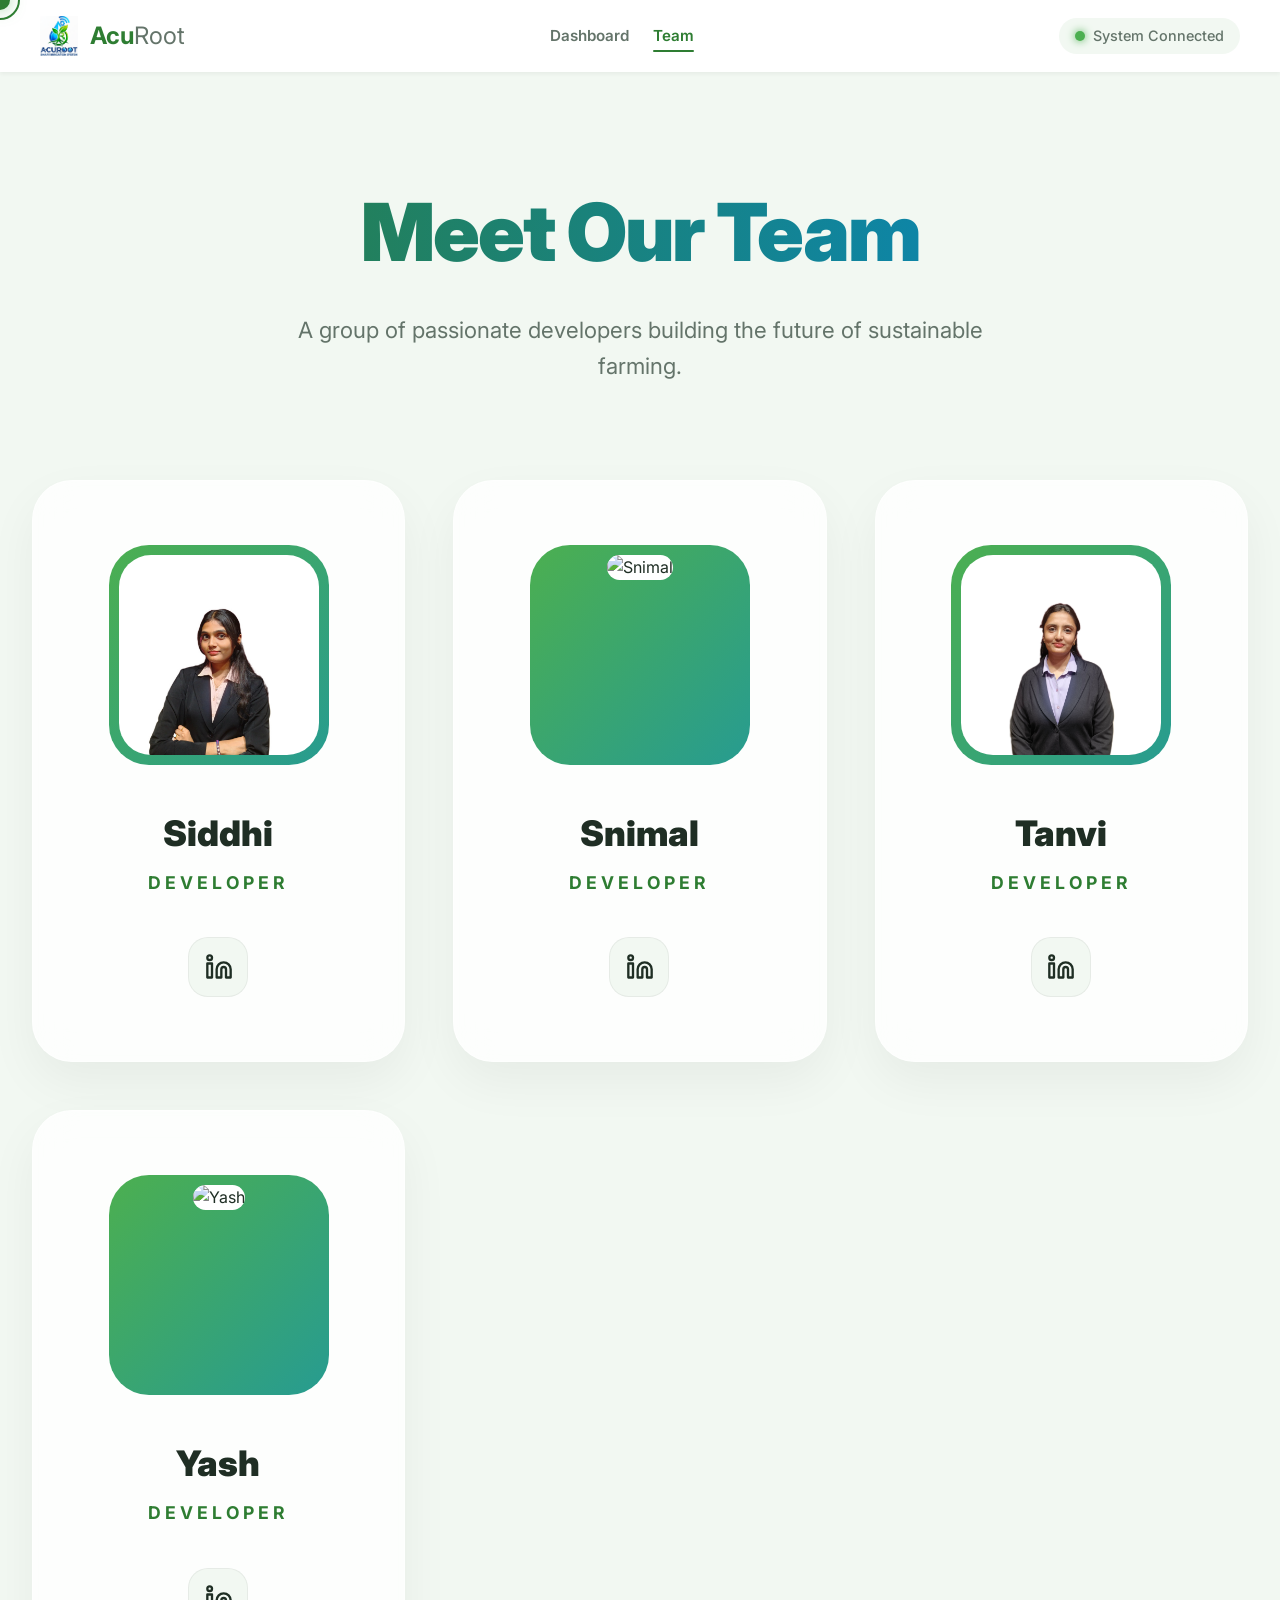
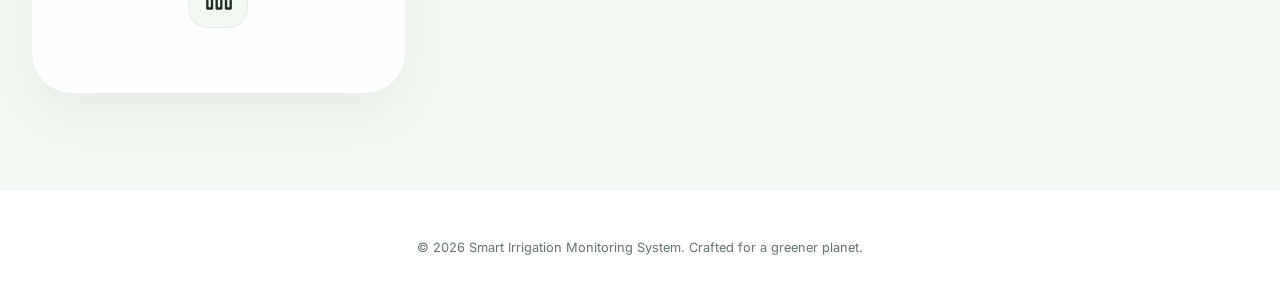
==== commit 364d600f: "feat: move language switcher to selection page and add new member to team page" ====
--- a/team.html
+++ b/team.html
@@ -116,6 +116,30 @@
                         </div>
                     </div>
                 </div>
+
+                <!-- Team Member 4 -->
+                <div class="team-card">
+                    <div class="member-img-wrapper">
+                        <img src="image/yash.jpg" alt="Yash" class="member-img">
+                    </div>
+                    <div class="member-info">
+                        <h3 class="member-name">Yash</h3>
+                        <p class="member-role" data-i18n="role_developer">Developer</p>
+                        <div class="social-links">
+                            <a href="#" class="social-icon" target="_blank">
+                                <svg xmlns="http://www.w3.org/2000/svg" width="24" height="24" viewBox="0 0 24 24"
+                                    fill="none" stroke="currentColor" stroke-width="2" stroke-linecap="round"
+                                    stroke-linejoin="round">
+                                    <path
+                                        d="M16 8a6 6 0 0 1 6 6v7h-4v-7a2 2 0 0 0-2-2 2 2 0 0 0-2 2v7h-4v-7a6 6 0 0 1 6-6z">
+                                    </path>
+                                    <rect x="2" y="9" width="4" height="12"></rect>
+                                    <circle cx="4" cy="4" r="2"></circle>
+                                </svg>
+                            </a>
+                        </div>
+                    </div>
+                </div>
             </div>
         </div>
     </main>
--- a/style.css
+++ b/style.css
@@ -604,8 +604,8 @@
 
 .team-grid {
     display: grid;
-    grid-template-columns: repeat(auto-fit, minmax(350px, 1fr));
-    gap: 4rem;
+    grid-template-columns: repeat(auto-fit, minmax(280px, 1fr));
+    gap: 3rem;
     perspective: 2000px;
 }
 
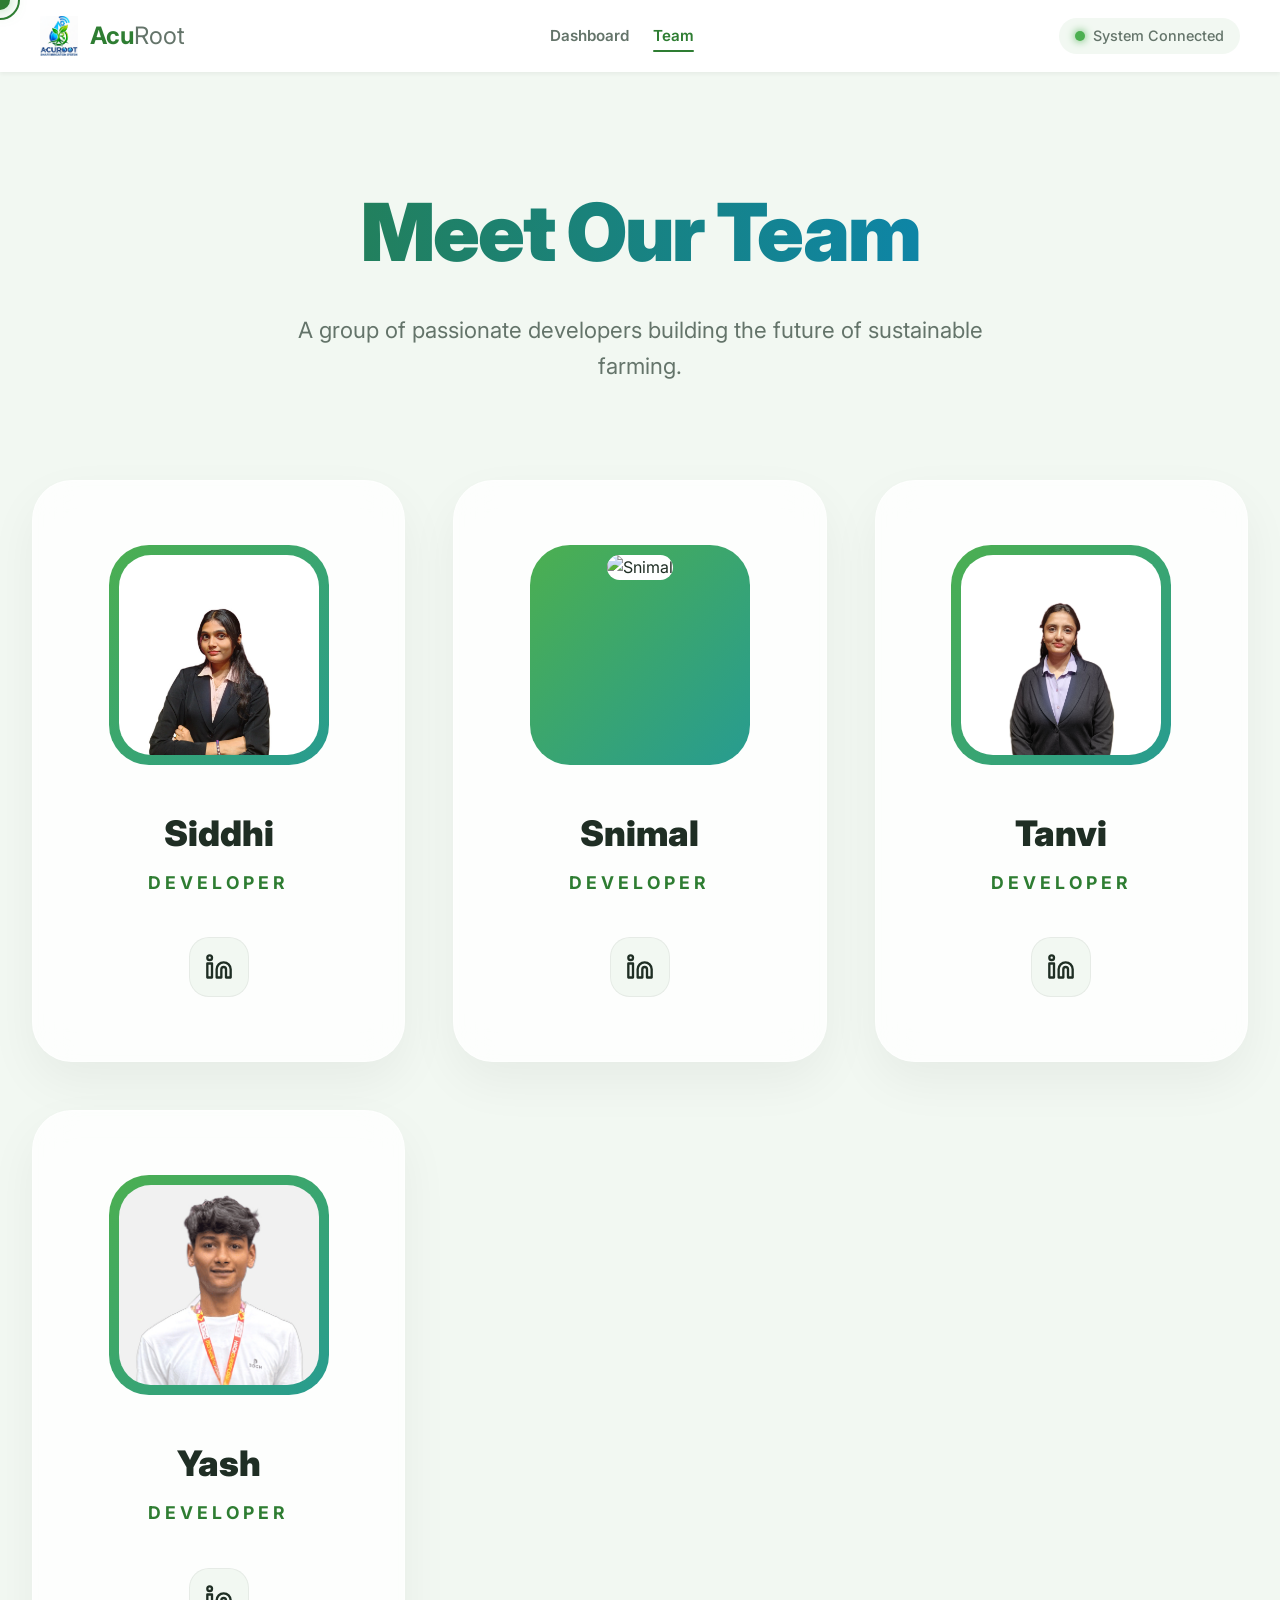
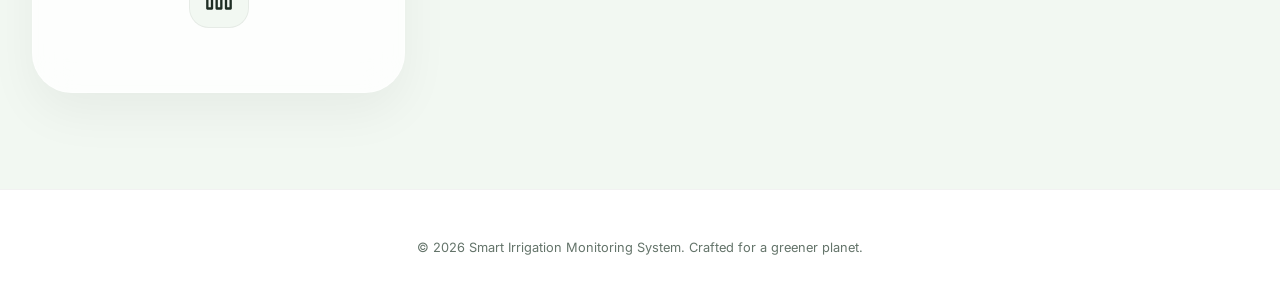
==== commit 4446f92a: "feat: updated team page image and linkedin reference" ====
--- a/team.html
+++ b/team.html
@@ -42,7 +42,8 @@
     <main class="team-page-wrapper">
         <div class="team-container">
             <h2 class="section-title" data-i18n="team_title">Meet Our Team</h2>
-            <p class="section-subtitle" data-i18n="team_subtitle">A group of passionate developers building the future of sustainable farming.</p>
+            <p class="section-subtitle" data-i18n="team_subtitle">A group of passionate developers building the future
+                of sustainable farming.</p>
 
             <div class="team-grid">
                 <!-- Team Member 1 -->
@@ -54,7 +55,8 @@
                         <h3 class="member-name">Siddhi</h3>
                         <p class="member-role" data-i18n="role_developer">Developer</p>
                         <div class="social-links">
-                            <a href="https://www.linkedin.com/in/siddhi-khodade-83a005314?utm_source=share&utm_campaign=share_via&utm_content=profile&utm_medium=android_app" class="social-icon" target="_blank">
+                            <a href="https://www.linkedin.com/in/siddhi-khodade-83a005314?utm_source=share&utm_campaign=share_via&utm_content=profile&utm_medium=android_app"
+                                class="social-icon" target="_blank">
                                 <svg xmlns="http://www.w3.org/2000/svg" width="24" height="24" viewBox="0 0 24 24"
                                     fill="none" stroke="currentColor" stroke-width="2" stroke-linecap="round"
                                     stroke-linejoin="round">
@@ -78,7 +80,8 @@
                         <h3 class="member-name">Snimal</h3>
                         <p class="member-role" data-i18n="role_developer">Developer</p>
                         <div class="social-links">
-                            <a href="https://www.linkedin.com/in/snimal-mhaske-71b075276?utm_source=share_via&utm_content=profile&utm_medium=member_android" class="social-icon" target="_blank">
+                            <a href="https://www.linkedin.com/in/snimal-mhaske-71b075276?utm_source=share_via&utm_content=profile&utm_medium=member_android"
+                                class="social-icon" target="_blank">
                                 <svg xmlns="http://www.w3.org/2000/svg" width="24" height="24" viewBox="0 0 24 24"
                                     fill="none" stroke="currentColor" stroke-width="2" stroke-linecap="round"
                                     stroke-linejoin="round">
@@ -102,7 +105,8 @@
                         <h3 class="member-name">Tanvi</h3>
                         <p class="member-role" data-i18n="role_developer">Developer</p>
                         <div class="social-links">
-                            <a href="https://www.linkedin.com/in/tanvi-baviskar-30ab41375?utm_source=share_via&utm_content=profile&utm_medium=member_android" class="social-icon" target="_blank">
+                            <a href="https://www.linkedin.com/in/tanvi-baviskar-30ab41375?utm_source=share_via&utm_content=profile&utm_medium=member_android"
+                                class="social-icon" target="_blank">
                                 <svg xmlns="http://www.w3.org/2000/svg" width="24" height="24" viewBox="0 0 24 24"
                                     fill="none" stroke="currentColor" stroke-width="2" stroke-linecap="round"
                                     stroke-linejoin="round">
@@ -120,13 +124,14 @@
                 <!-- Team Member 4 -->
                 <div class="team-card">
                     <div class="member-img-wrapper">
-                        <img src="image/yash.jpg" alt="Yash" class="member-img">
+                        <img src="image/Yash.JPG" alt="Yash" class="member-img">
                     </div>
                     <div class="member-info">
                         <h3 class="member-name">Yash</h3>
                         <p class="member-role" data-i18n="role_developer">Developer</p>
                         <div class="social-links">
-                            <a href="#" class="social-icon" target="_blank">
+                            <a href="https://www.linkedin.com/in/yash-bawari-5a3379313/" class="social-icon"
+                                target="_blank">
                                 <svg xmlns="http://www.w3.org/2000/svg" width="24" height="24" viewBox="0 0 24 24"
                                     fill="none" stroke="currentColor" stroke-width="2" stroke-linecap="round"
                                     stroke-linejoin="round">
